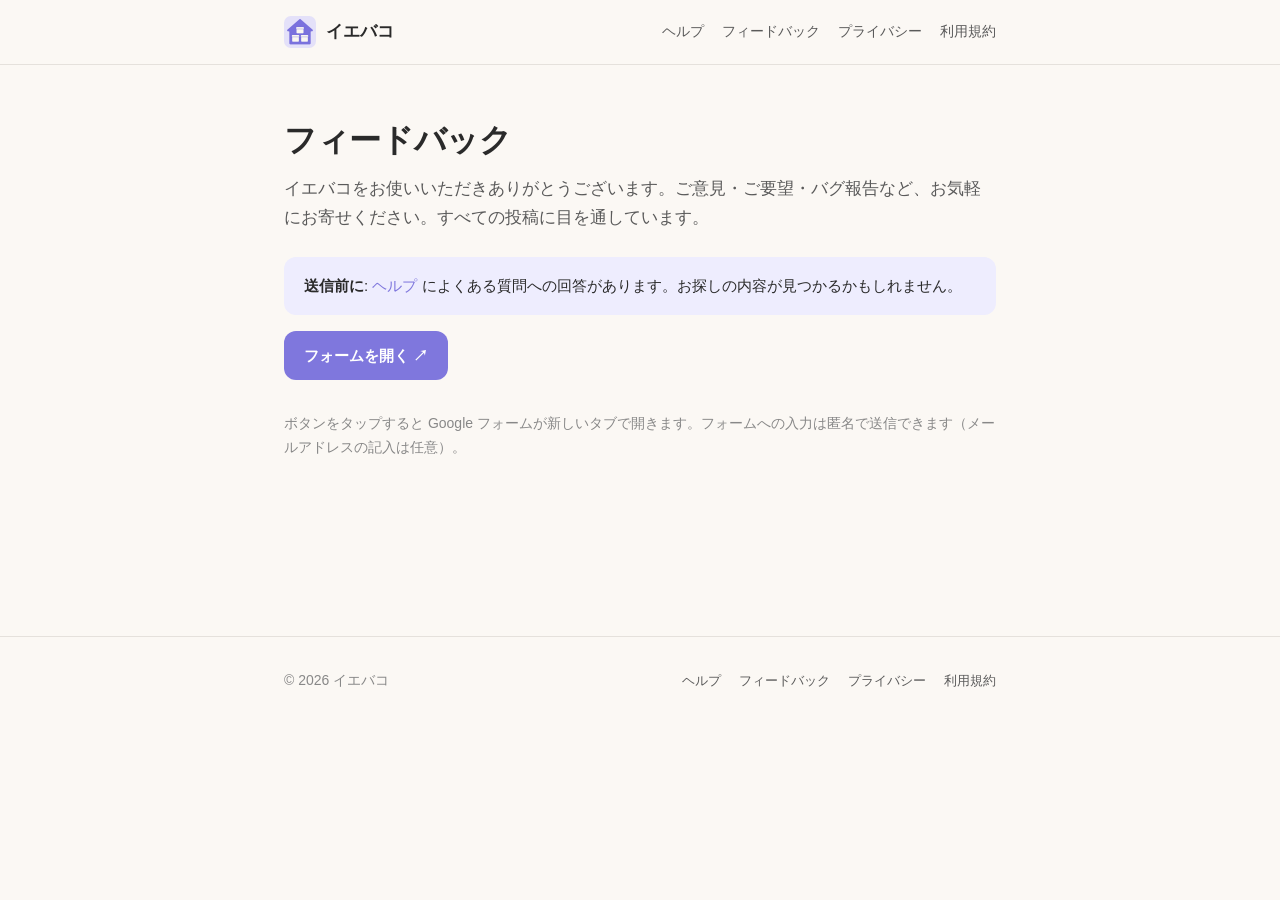
==== feedback/index.html @ 317cff79 "初版: イエバコ公式サイト（ランディング / ヘルプ / プライバシー / 利用規約 / フィードバック）" ====
<!DOCTYPE html>
<html lang="ja">
<head>
  <meta charset="UTF-8" />
  <meta name="viewport" content="width=device-width, initial-scale=1" />
  <title>フィードバック — イエバコ</title>
  <meta name="description" content="イエバコへのご意見・ご要望・バグ報告はこちらからお送りください。" />
  <meta name="theme-color" content="#7F77DD" />
  <link rel="icon" href="/assets/icon.png" />
  <link rel="stylesheet" href="/assets/style.css" />
</head>
<body>
  <header class="site-header">
    <div class="container">
      <a class="brand" href="/">
        <img src="/assets/icon.png" alt="" />
        イエバコ
      </a>
      <nav class="nav">
        <a href="/help/">ヘルプ</a>
        <a href="/feedback/">フィードバック</a>
        <a href="/privacy/">プライバシー</a>
        <a href="/terms/">利用規約</a>
      </nav>
    </div>
  </header>

  <main>
    <div class="container">
      <h1>フィードバック</h1>
      <p class="lead">イエバコをお使いいただきありがとうございます。ご意見・ご要望・バグ報告など、お気軽にお寄せください。すべての投稿に目を通しています。</p>

      <div class="note">
        <strong>送信前に</strong>: <a href="/help/">ヘルプ</a> によくある質問への回答があります。お探しの内容が見つかるかもしれません。
      </div>

      <p>
        <a class="btn" href="https://forms.gle/VC57wa5afmYfqFNr9" target="_blank" rel="noopener">フォームを開く ↗</a>
      </p>

      <p style="color: var(--color-text-tertiary); font-size: 14px; margin-top: 32px;">
        ボタンをタップすると Google フォームが新しいタブで開きます。フォームへの入力は匿名で送信できます（メールアドレスの記入は任意）。
      </p>

      <!--
        参考: フォームをこのページ内に埋め込みたい場合は、以下の手順で iframe コードを差し替えてください。
          1. Google フォームの「送信」ボタン → 〈〉アイコン（埋め込み）
          2. 表示された iframe HTML をコピー
          3. 下のコメントを外して、コピーした iframe コードに置き換える
        例:
        <iframe class="form-embed"
                src="https://docs.google.com/forms/d/e/{FORM_ID}/viewform?embedded=true"
                width="100%"
                height="900"
                frameborder="0"
                marginheight="0"
                marginwidth="0">
          読み込んでいます…
        </iframe>
      -->
    </div>
  </main>

  <footer class="site-footer">
    <div class="container">
      <div>© 2026 イエバコ</div>
      <nav class="nav">
        <a href="/help/">ヘルプ</a>
        <a href="/feedback/">フィードバック</a>
        <a href="/privacy/">プライバシー</a>
        <a href="/terms/">利用規約</a>
      </nav>
    </div>
  </footer>
</body>
</html>
---- assets/style.css ----
/* イエバコ公式サイト スタイル
   アプリ本体の Sleek デザインと統一: accent #7F77DD, bg #FBF8F4 */

:root {
  --color-bg: #FBF8F4;
  --color-bg-soft: #F2EEEA;
  --color-surface: #FFFFFF;
  --color-text-primary: #2A2A2A;
  --color-text-secondary: #5A5A5A;
  --color-text-tertiary: #888888;
  --color-border: #E5E1DC;
  --color-accent: #7F77DD;
  --color-accent-soft: #EEEDFE;
  --color-accent-strong: #5A52B8;

  --radius-sm: 8px;
  --radius-md: 12px;
  --radius-lg: 16px;

  --font-sans: -apple-system, BlinkMacSystemFont, "Hiragino Sans",
    "Hiragino Kaku Gothic ProN", "Noto Sans JP", "Helvetica Neue", Arial, sans-serif;
  --font-mono: ui-monospace, SFMono-Regular, "SF Mono", Menlo, Consolas, monospace;
}

@media (prefers-color-scheme: dark) {
  :root {
    --color-bg: #1A1A20;
    --color-bg-soft: #232329;
    --color-surface: #2A2A32;
    --color-text-primary: #F5F2EC;
    --color-text-secondary: #B8B4AC;
    --color-text-tertiary: #888470;
    --color-border: #3A3A42;
    --color-accent: #9B94E8;
    --color-accent-soft: #3C3489;
    --color-accent-strong: #B5AFEE;
  }
}

* { box-sizing: border-box; }

html, body {
  margin: 0;
  padding: 0;
  background: var(--color-bg);
  color: var(--color-text-primary);
  font-family: var(--font-sans);
  font-size: 16px;
  line-height: 1.7;
  -webkit-font-smoothing: antialiased;
  text-rendering: optimizeLegibility;
}

a {
  color: var(--color-accent);
  text-decoration: none;
  transition: color 0.15s ease;
}
a:hover { color: var(--color-accent-strong); text-decoration: underline; }

img { max-width: 100%; height: auto; }

/* レイアウト */
.site-header {
  background: var(--color-bg);
  border-bottom: 1px solid var(--color-border);
  padding: 16px 0;
  position: sticky;
  top: 0;
  z-index: 10;
  backdrop-filter: saturate(180%) blur(8px);
  -webkit-backdrop-filter: saturate(180%) blur(8px);
}
.site-header .container {
  display: flex;
  align-items: center;
  justify-content: space-between;
  gap: 16px;
}
.brand {
  display: flex;
  align-items: center;
  gap: 10px;
  font-weight: 600;
  color: var(--color-text-primary);
  font-size: 17px;
}
.brand img { width: 32px; height: 32px; border-radius: 7px; }
.nav { display: flex; gap: 18px; flex-wrap: wrap; }
.nav a {
  color: var(--color-text-secondary);
  font-size: 14px;
  font-weight: 500;
}
.nav a:hover { color: var(--color-accent); text-decoration: none; }

.container {
  max-width: 760px;
  margin: 0 auto;
  padding: 0 24px;
}

main {
  padding: 48px 0 96px;
}

.site-footer {
  border-top: 1px solid var(--color-border);
  padding: 32px 0;
  margin-top: 64px;
  color: var(--color-text-tertiary);
  font-size: 14px;
}
.site-footer .container {
  display: flex;
  flex-wrap: wrap;
  gap: 16px;
  justify-content: space-between;
  align-items: center;
}
.site-footer .nav a { font-size: 13px; }

/* タイポグラフィ */
h1 {
  font-size: 32px;
  font-weight: 700;
  letter-spacing: -0.01em;
  margin: 0 0 8px;
}
h2 {
  font-size: 22px;
  font-weight: 700;
  margin: 40px 0 12px;
  letter-spacing: -0.005em;
}
h3 {
  font-size: 17px;
  font-weight: 600;
  margin: 24px 0 8px;
}
p { margin: 0 0 16px; }
ul, ol { margin: 0 0 16px; padding-left: 22px; }
li { margin: 4px 0; }

.lead {
  color: var(--color-text-secondary);
  font-size: 17px;
  margin-bottom: 24px;
}

.meta {
  color: var(--color-text-tertiary);
  font-size: 13px;
  margin-bottom: 32px;
}

hr {
  border: 0;
  height: 1px;
  background: var(--color-border);
  margin: 32px 0;
}

/* ボタン・カード */
.btn {
  display: inline-flex;
  align-items: center;
  gap: 8px;
  padding: 12px 20px;
  border-radius: var(--radius-md);
  background: var(--color-accent);
  color: #fff;
  font-weight: 600;
  font-size: 15px;
  text-decoration: none;
  transition: all 0.15s ease;
}
.btn:hover {
  background: var(--color-accent-strong);
  color: #fff;
  text-decoration: none;
  transform: translateY(-1px);
}
.btn-secondary {
  background: var(--color-bg-soft);
  color: var(--color-text-primary);
}
.btn-secondary:hover {
  background: var(--color-accent-soft);
  color: var(--color-accent-strong);
}

.card {
  background: var(--color-surface);
  border: 1px solid var(--color-border);
  border-radius: var(--radius-lg);
  padding: 24px;
  margin: 16px 0;
}

.note {
  background: var(--color-accent-soft);
  border-radius: var(--radius-md);
  padding: 16px 20px;
  font-size: 15px;
  color: var(--color-text-primary);
  margin: 16px 0;
}

/* FAQ */
details {
  background: var(--color-surface);
  border: 1px solid var(--color-border);
  border-radius: var(--radius-md);
  padding: 14px 18px;
  margin: 8px 0;
}
details > summary {
  cursor: pointer;
  font-weight: 600;
  color: var(--color-text-primary);
  padding: 4px 0;
  list-style: none;
  position: relative;
  padding-left: 22px;
}
details > summary::-webkit-details-marker { display: none; }
details > summary::before {
  content: "▶";
  position: absolute;
  left: 0;
  font-size: 11px;
  transition: transform 0.15s ease;
  color: var(--color-accent);
}
details[open] > summary::before {
  transform: rotate(90deg);
}
details > div, details > p {
  padding-top: 8px;
  color: var(--color-text-secondary);
}

/* フォーム埋め込み */
.form-embed {
  width: 100%;
  border: none;
  border-radius: var(--radius-lg);
  background: var(--color-surface);
  margin: 24px 0;
}

/* ランディング */
.hero {
  text-align: center;
  padding: 64px 0 48px;
}
.hero img.app-icon {
  width: 120px;
  height: 120px;
  border-radius: 27px;
  box-shadow: 0 8px 24px rgba(127, 119, 221, 0.18);
  margin-bottom: 24px;
}
.hero h1 {
  font-size: 40px;
  margin-bottom: 12px;
}
.hero .lead {
  font-size: 19px;
  max-width: 520px;
  margin: 0 auto 32px;
}

@media (max-width: 600px) {
  .container { padding: 0 20px; }
  h1 { font-size: 26px; }
  .hero h1 { font-size: 30px; }
  .hero img.app-icon { width: 96px; height: 96px; border-radius: 22px; }
  .nav { gap: 12px; }
  .nav a { font-size: 13px; }
  main { padding: 32px 0 64px; }
}
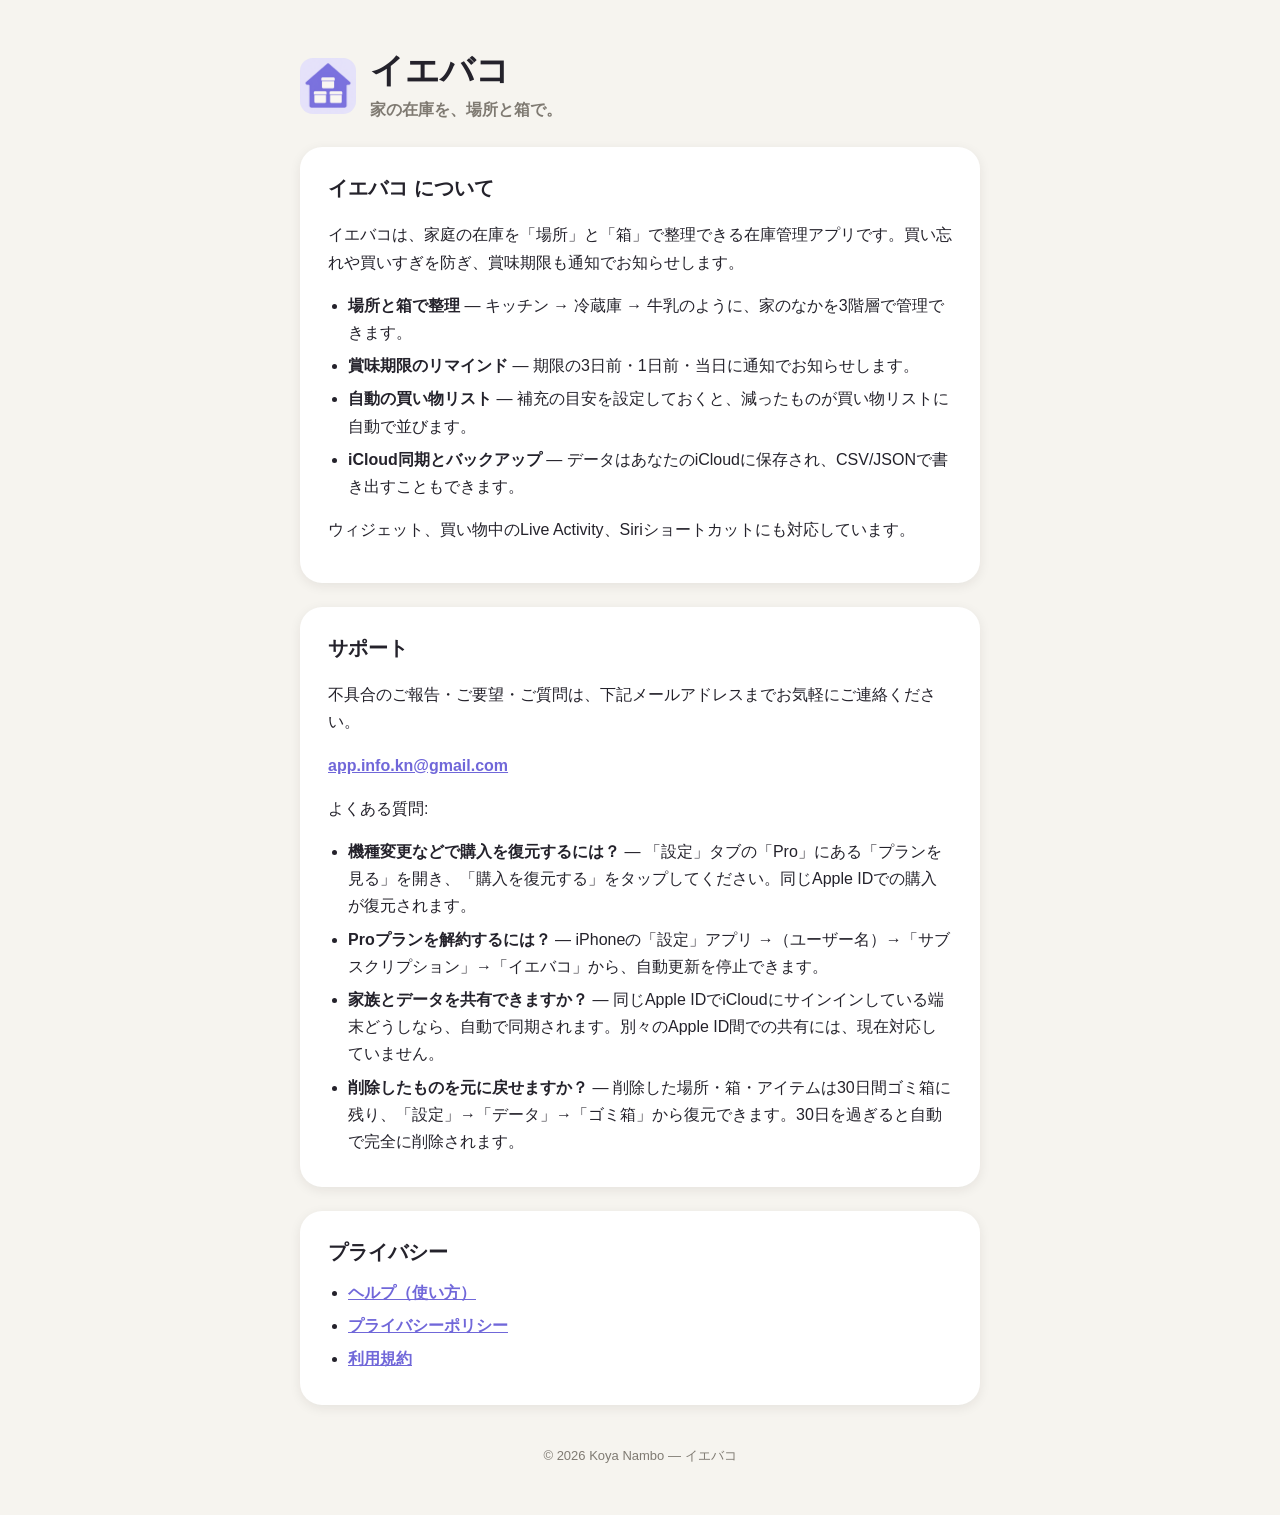
==== commit 520bafb0: "サポートページを LogiDaily 形式に刷新し、問い合わせ先を app.info.kn@gmail.com に統一 Co-Authored-By: Claude Opus 5.5 <noreply" ====
--- a/feedback/index.html
+++ b/feedback/index.html
@@ -1,76 +1,80 @@
-<!DOCTYPE html>
+<!doctype html>
 <html lang="ja">
 <head>
-  <meta charset="UTF-8" />
-  <meta name="viewport" content="width=device-width, initial-scale=1" />
-  <title>フィードバック — イエバコ</title>
-  <meta name="description" content="イエバコへのご意見・ご要望・バグ報告はこちらからお送りください。" />
-  <meta name="theme-color" content="#7F77DD" />
-  <link rel="icon" href="/assets/icon.png" />
-  <link rel="stylesheet" href="/assets/style.css" />
+<meta charset="utf-8">
+<meta name="viewport" content="width=device-width, initial-scale=1">
+<title>サポート — イエバコ</title>
+<meta name="description" content="イエバコは、家庭の在庫を「場所」と「箱」で整理できる在庫管理アプリです。買い忘れや買いすぎを防ぎ、賞味期限も通知でお知らせします。">
+<link rel="icon" href="app-icon.png">
+<style>
+:root{
+  --bg:#F6F4EF; --card:#FFFFFF; --ink:#24222B; --sub:#7F7A72; --accent:#7067D9;
+}
+@media (prefers-color-scheme: dark){
+  :root{ --bg:#17161C; --card:#24222D; --ink:#F2EFE8; --sub:#A6A1B0; --accent:#877FDF; }
+}
+*{box-sizing:border-box}
+body{margin:0;background:var(--bg);color:var(--ink);font-family:-apple-system,BlinkMacSystemFont,"Hiragino Sans",sans-serif;line-height:1.7}
+.wrap{max-width:720px;margin:0 auto;padding:48px 20px}
+.logo{display:flex;align-items:center;gap:14px}
+.logo h1{margin:0;font-size:34px;font-weight:800;line-height:1.3}
+.tagline{color:var(--sub);font-weight:600;margin-top:4px}
+.mark{flex:none;width:56px;height:56px;border-radius:13px}
+.lang-link{margin-top:14px;font-size:14px}
+.card{background:var(--card);border-radius:22px;padding:24px 28px;margin-top:24px;box-shadow:0 3px 12px rgba(40,30,20,.08)}
+h2{font-size:20px;margin:0 0 10px}
+.section-lang{font-size:24px;margin:56px 0 0}
+ul{padding-left:20px;margin:8px 0}
+li+li{margin-top:6px}
+a{color:var(--accent);font-weight:700;word-break:break-all}
+footer{color:var(--sub);font-size:13px;margin-top:40px;text-align:center}
+</style>
 </head>
 <body>
-  <header class="site-header">
-    <div class="container">
-      <a class="brand" href="/">
-        <img src="/assets/icon.png" alt="" />
-        イエバコ
-      </a>
-      <nav class="nav">
-        <a href="/help/">ヘルプ</a>
-        <a href="/feedback/">フィードバック</a>
-        <a href="/privacy/">プライバシー</a>
-        <a href="/terms/">利用規約</a>
-      </nav>
+<div class="wrap">
+  <div class="logo">
+    <img class="mark" src="app-icon.png" width="56" height="56" alt="">
+    <div>
+      <h1>イエバコ</h1>
+      <div class="tagline">家の在庫を、場所と箱で。</div>
     </div>
-  </header>
+  </div>
 
-  <main>
-    <div class="container">
-      <h1>フィードバック</h1>
-      <p class="lead">イエバコをお使いいただきありがとうございます。ご意見・ご要望・バグ報告など、お気軽にお寄せください。すべての投稿に目を通しています。</p>
+  <div class="card">
+    <h2>イエバコ について</h2>
+    <p>イエバコは、家庭の在庫を「場所」と「箱」で整理できる在庫管理アプリです。買い忘れや買いすぎを防ぎ、賞味期限も通知でお知らせします。</p>
+    <ul>
+      <li><strong>場所と箱で整理</strong> — キッチン → 冷蔵庫 → 牛乳のように、家のなかを3階層で管理できます。</li>
+      <li><strong>賞味期限のリマインド</strong> — 期限の3日前・1日前・当日に通知でお知らせします。</li>
+      <li><strong>自動の買い物リスト</strong> — 補充の目安を設定しておくと、減ったものが買い物リストに自動で並びます。</li>
+      <li><strong>iCloud同期とバックアップ</strong> — データはあなたのiCloudに保存され、CSV/JSONで書き出すこともできます。</li>
+    </ul>
+    <p>ウィジェット、買い物中のLive Activity、Siriショートカットにも対応しています。</p>
+  </div>
 
-      <div class="note">
-        <strong>送信前に</strong>: <a href="/help/">ヘルプ</a> によくある質問への回答があります。お探しの内容が見つかるかもしれません。
-      </div>
+  <div class="card">
+    <h2>サポート</h2>
+    <p>不具合のご報告・ご要望・ご質問は、下記メールアドレスまでお気軽にご連絡ください。</p>
+    <p><a href="mailto:app.info.kn@gmail.com?subject=%E3%82%A4%E3%82%A8%E3%83%90%E3%82%B3%20%E3%81%8A%E5%95%8F%E3%81%84%E5%90%88%E3%82%8F%E3%81%9B">app.info.kn@gmail.com</a></p>
+    <p>よくある質問:</p>
+    <ul>
+      <li><strong>機種変更などで購入を復元するには？</strong> — 「設定」タブの「Pro」にある「プランを見る」を開き、「購入を復元する」をタップしてください。同じApple IDでの購入が復元されます。</li>
+      <li><strong>Proプランを解約するには？</strong> — iPhoneの「設定」アプリ →（ユーザー名）→「サブスクリプション」→「イエバコ」から、自動更新を停止できます。</li>
+      <li><strong>家族とデータを共有できますか？</strong> — 同じApple IDでiCloudにサインインしている端末どうしなら、自動で同期されます。別々のApple ID間での共有には、現在対応していません。</li>
+      <li><strong>削除したものを元に戻せますか？</strong> — 削除した場所・箱・アイテムは30日間ゴミ箱に残り、「設定」→「データ」→「ゴミ箱」から復元できます。30日を過ぎると自動で完全に削除されます。</li>
+    </ul>
+  </div>
 
-      <p>
-        <a class="btn" href="https://forms.gle/VC57wa5afmYfqFNr9" target="_blank" rel="noopener">フォームを開く ↗</a>
-      </p>
+  <div class="card">
+    <h2>プライバシー</h2>
+    <ul>
+      <li><a href="../help/">ヘルプ（使い方）</a></li>
+      <li><a href="../privacy/">プライバシーポリシー</a></li>
+      <li><a href="../terms/">利用規約</a></li>
+    </ul>
+  </div>
 
-      <p style="color: var(--color-text-tertiary); font-size: 14px; margin-top: 32px;">
-        ボタンをタップすると Google フォームが新しいタブで開きます。フォームへの入力は匿名で送信できます（メールアドレスの記入は任意）。
-      </p>
-
-      <!--
-        参考: フォームをこのページ内に埋め込みたい場合は、以下の手順で iframe コードを差し替えてください。
-          1. Google フォームの「送信」ボタン → 〈〉アイコン（埋め込み）
-          2. 表示された iframe HTML をコピー
-          3. 下のコメントを外して、コピーした iframe コードに置き換える
-        例:
-        <iframe class="form-embed"
-                src="https://docs.google.com/forms/d/e/{FORM_ID}/viewform?embedded=true"
-                width="100%"
-                height="900"
-                frameborder="0"
-                marginheight="0"
-                marginwidth="0">
-          読み込んでいます…
-        </iframe>
-      -->
-    </div>
-  </main>
-
-  <footer class="site-footer">
-    <div class="container">
-      <div>© 2026 イエバコ</div>
-      <nav class="nav">
-        <a href="/help/">ヘルプ</a>
-        <a href="/feedback/">フィードバック</a>
-        <a href="/privacy/">プライバシー</a>
-        <a href="/terms/">利用規約</a>
-      </nav>
-    </div>
-  </footer>
+  <footer>© 2026 Koya Nambo — イエバコ</footer>
+</div>
 </body>
 </html>
